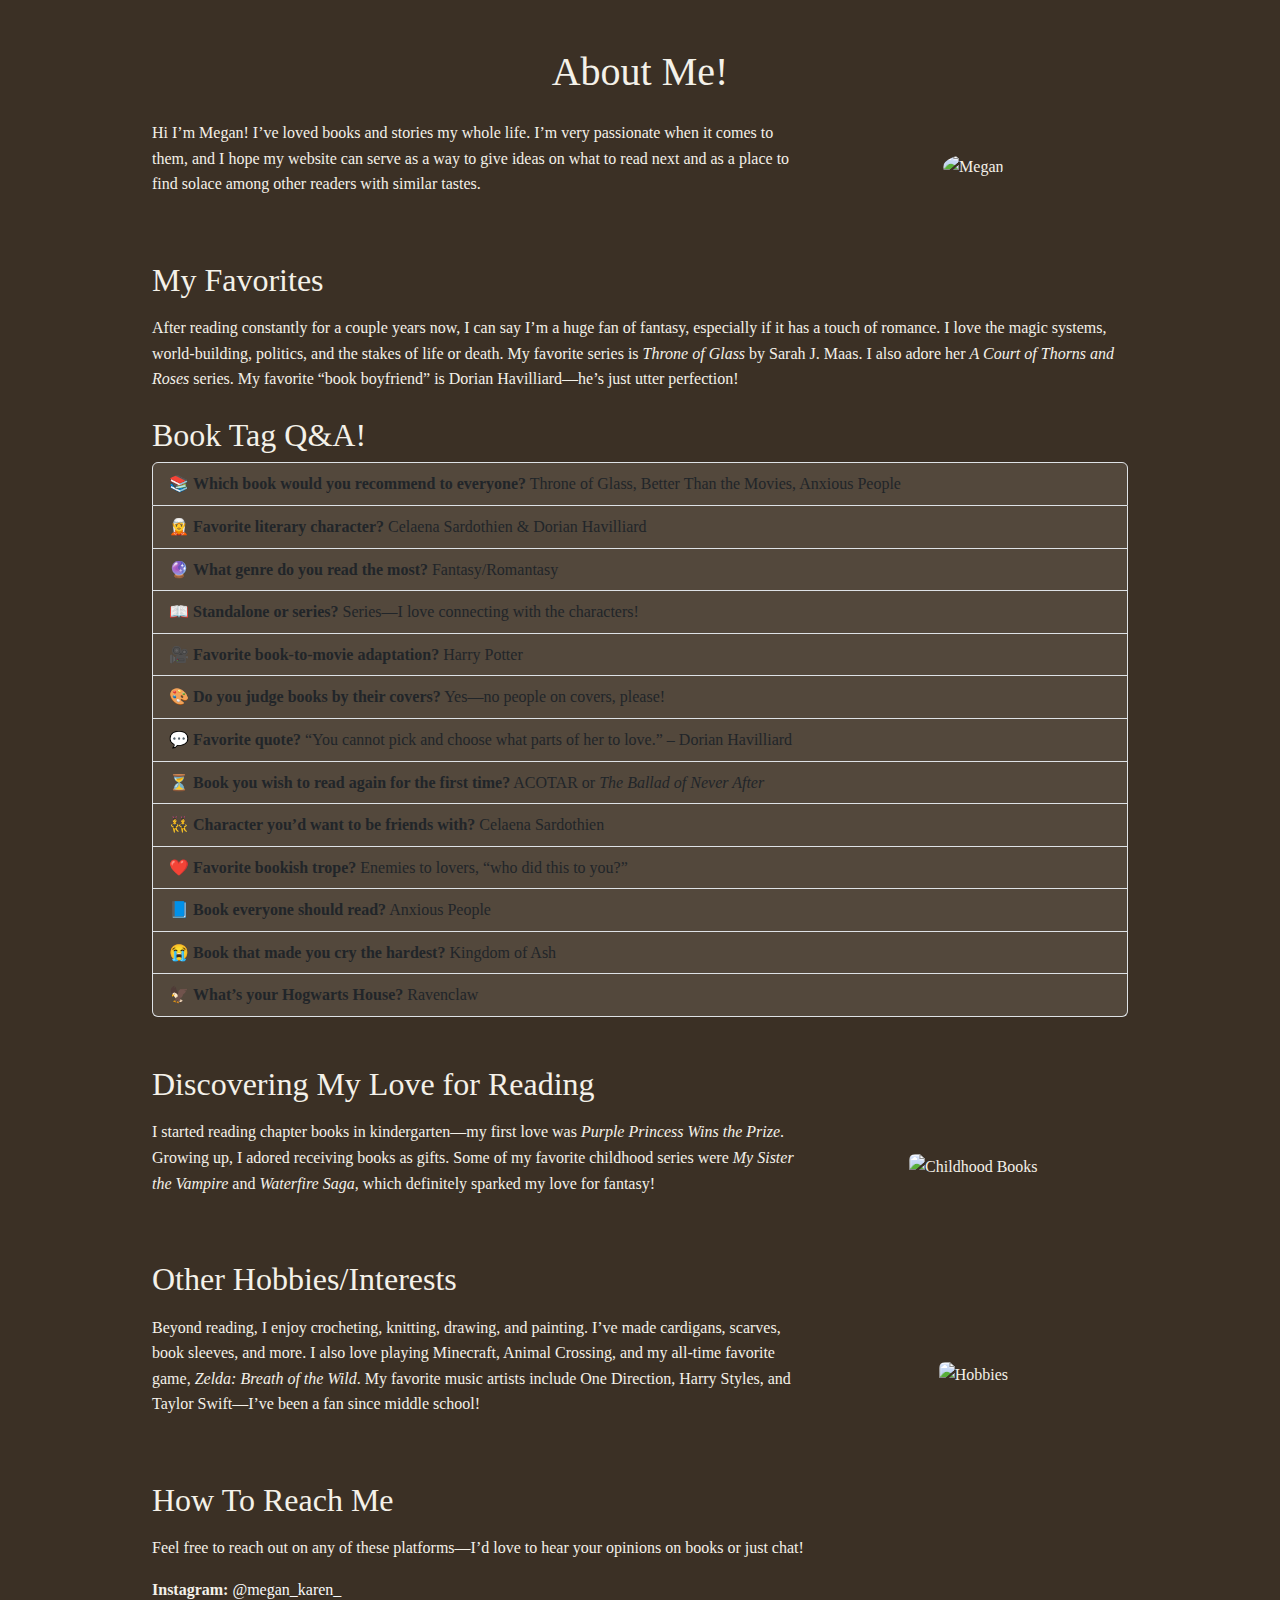
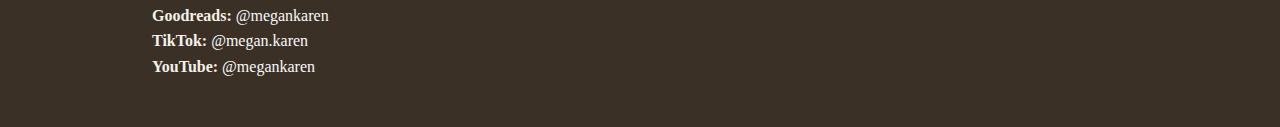
==== about.html @ 8e4ba43b "feat: about me" ====
<!DOCTYPE html>
<html lang="en">
<head>
    <meta charset="UTF-8">
    <meta name="viewport" content="width=device-width, initial-scale=1.0">
    <title>About Me - Megan's Reading Corner</title>
    <link href="https://cdn.jsdelivr.net/npm/bootstrap@5.3.0/dist/css/bootstrap.min.css" rel="stylesheet">
    <link href="css/style.css" rel="stylesheet">
</head>
<body style="background-color: #3b3025; color: #f4f1e9; font-family: 'Georgia', serif;">
    <!-- Header -->
    <div data-include="partials/header.html"></div>

    <main class="container my-5" style="max-width: 80%;">
        <!-- About Me -->
        <h1 class="text-center mb-4">About Me!</h1>
        <div class="row align-items-center mb-5">
            <div class="col-md-8">
                <p>
                    Hi I’m Megan! I’ve loved books and stories my whole life. I’m very passionate when it comes to them,
                    and I hope my website can serve as a way to give ideas on what to read next and as a place to find
                    solace among other readers with similar tastes.
                </p>
            </div>
            <div class="col-md-4 text-center">
                <img src="https://i.pinimg.com/736x/b3/8d/6e/b38d6e17ed6df476baeeab86e5d71e19.jpg"
                     alt="Megan" class="img-fluid rounded-circle" style="max-width: 200px;">
            </div>
        </div>

        <!-- Favorites -->
        <h2 class="mb-3">My Favorites</h2>
        <p>
            After reading constantly for a couple years now, I can say I’m a huge fan of fantasy, especially if it has a touch of romance.
            I love the magic systems, world-building, politics, and the stakes of life or death. My favorite series is
            <em>Throne of Glass</em> by Sarah J. Maas. I also adore her <em>A Court of Thorns and Roses</em> series.
            My favorite “book boyfriend” is Dorian Havilliard—he’s just utter perfection!
        </p>

        <!-- Q&A Section -->
        <h2 class="mt-4">Book Tag Q&A!</h2>
        <ul class="list-group mb-5" style="background-color: #53483c; color: #f4f1e9;">
            <li class="list-group-item bg-transparent">📚 <strong>Which book would you recommend to everyone?</strong> Throne of Glass, Better Than the Movies, Anxious People</li>
            <li class="list-group-item bg-transparent">🧝 <strong>Favorite literary character?</strong> Celaena Sardothien & Dorian Havilliard</li>
            <li class="list-group-item bg-transparent">🔮 <strong>What genre do you read the most?</strong> Fantasy/Romantasy</li>
            <li class="list-group-item bg-transparent">📖 <strong>Standalone or series?</strong> Series—I love connecting with the characters!</li>
            <li class="list-group-item bg-transparent">🎥 <strong>Favorite book-to-movie adaptation?</strong> Harry Potter</li>
            <li class="list-group-item bg-transparent">🎨 <strong>Do you judge books by their covers?</strong> Yes—no people on covers, please!</li>
            <li class="list-group-item bg-transparent">💬 <strong>Favorite quote?</strong> “You cannot pick and choose what parts of her to love.” – Dorian Havilliard</li>
            <li class="list-group-item bg-transparent">⏳ <strong>Book you wish to read again for the first time?</strong> ACOTAR or <em>The Ballad of Never After</em></li>
            <li class="list-group-item bg-transparent">👯‍♀️ <strong>Character you’d want to be friends with?</strong> Celaena Sardothien</li>
            <li class="list-group-item bg-transparent">❤️ <strong>Favorite bookish trope?</strong> Enemies to lovers, “who did this to you?”</li>
            <li class="list-group-item bg-transparent">📘 <strong>Book everyone should read?</strong> Anxious People</li>
            <li class="list-group-item bg-transparent">😭 <strong>Book that made you cry the hardest?</strong> Kingdom of Ash</li>
            <li class="list-group-item bg-transparent">🦅 <strong>What’s your Hogwarts House?</strong> Ravenclaw</li>
        </ul>

        <!-- Discovering Reading -->
        <h2 class="mb-3">Discovering My Love for Reading</h2>
        <div class="row align-items-center mb-5">
            <div class="col-md-8">
                <p>
                    I started reading chapter books in kindergarten—my first love was <em>Purple Princess Wins the Prize</em>.
                    Growing up, I adored receiving books as gifts. Some of my favorite childhood series were
                    <em>My Sister the Vampire</em> and <em>Waterfire Saga</em>, which definitely sparked my love for fantasy!
                </p>
            </div>
            <div class="col-md-4 text-center">
                <img src="https://m.media-amazon.com/images/I/71ClkrbT0gL._AC_UF894,1000_QL80_.jpg"
                     alt="Childhood Books" class="img-fluid rounded" style="max-width: 200px;">
            </div>
        </div>

        <!-- Other Hobbies -->
        <h2 class="mb-3">Other Hobbies/Interests</h2>
        <div class="row align-items-center mb-5">
            <div class="col-md-8">
                <p>
                    Beyond reading, I enjoy crocheting, knitting, drawing, and painting. I’ve made cardigans, scarves, book sleeves, and more.
                    I also love playing Minecraft, Animal Crossing, and my all-time favorite game, <em>Zelda: Breath of the Wild</em>.
                    My favorite music artists include One Direction, Harry Styles, and Taylor Swift—I’ve been a fan since middle school!
                </p>
            </div>
            <div class="col-md-4 text-center">
                <img src="https://i.pinimg.com/736x/53/5d/58/535d58cf995c83a6a41963abd50db4a4.jpg"
                     alt="Hobbies" class="img-fluid rounded" style="max-width: 200px;">
            </div>
        </div>

        <!-- Contact -->
        <h2 class="mb-3">How To Reach Me</h2>
        <p>
            Feel free to reach out on any of these platforms—I’d love to hear your opinions on books or just chat!
        </p>
        <ul class="list-unstyled">
            <li><strong>Instagram:</strong> <a href="https://www.instagram.com/megan_karen_/" class="text-decoration-none text-light">@megan_karen_</a></li>
            <li><strong>Goodreads:</strong> <a href="https://www.goodreads.com/megankaren" class="text-decoration-none text-light">@megankaren</a></li>
            <li><strong>TikTok:</strong> <a href="https://www.tiktok.com/@megan.karen" class="text-decoration-none text-light">@megan.karen</a></li>
            <li><strong>YouTube:</strong> <a href="https://www.youtube.com/@megankaren" class="text-decoration-none text-light">@megankaren</a></li>
        </ul>
    </main>

    <!-- Footer -->
    <div data-include="partials/footer.html"></div>
    <script src="https://cdn.jsdelivr.net/npm/bootstrap@5.3.0/dist/js/bootstrap.bundle.min.js"></script>
</body>
</html>
---- css/style.css ----
body {
    font-family: 'Georgia', serif;
    background-color: #3b3025; /* Warm brown background */
    color: #f4f1e9; /* Creamy text color for readability */
    margin: 0;
    padding: 0;
    line-height: 1.6;
}

/* Header */
header {
    background-color: #2e2a24; /* Darker brown for contrast */
    color: #d5c1a3; /* Muted golden text */
    padding: 1.5rem 0;
    text-align: center;
    border-bottom: 3px solid #6a5e4e; /* Subtle border for separation */
}

header h1 {
    font-size: 2.5rem;
    margin: 0;
    text-transform: uppercase;
}

header p {
    font-style: italic;
    margin-top: 0.5rem;
}

/* Navigation */
nav {
    background-color: #4c4031; /* Greenish-brown tone */
    padding: 0.5rem 0;
}

nav ul {
    list-style: none;
    margin: 0;
    padding: 0;
    display: flex;
    justify-content: center;
    gap: 1.5rem;
}

nav a {
    text-decoration: none;
    color: #f4f1e9;
    font-weight: bold;
    transition: color 0.3s;
    padding: 0.5rem; /* Added padding for spacing */
}

nav a:hover {
    color: #d5c1a3; /* Golden hover effect */
}

/* Main Content */
.container {
    max-width: 900px;
    margin: 2rem auto;
    padding: 0 1.5rem;
}

.welcome {
    text-align: center;
    margin-bottom: 2rem;
    background-color: #53483c; /* Warm brown block */
    padding: 1.5rem;
    border-radius: 8px;
    box-shadow: 0 4px 6px rgba(0, 0, 0, 0.2);
}

.welcome h2 {
    margin: 0;
    color: #c2b09b;
}

.welcome p {
    margin-top: 0.5rem;
}

.image-space {
    border-radius: 8px;
    margin-bottom: 2rem;
    overflow: hidden; /* Keeps rounded edges for images */
    box-shadow: 0 4px 6px rgba(0, 0, 0, 0.3); /* Adds a subtle shadow */
}

.image-space img {
    width: 100%;
    max-width: 100%;
    height: auto;
    display: block; /* Ensures the image stretches fully */
}

hr {
    border: 1px solid #d5c1a3; /* Adds a golden line under the image */
    margin: 2rem 0;
}

/* New bar between sections */
.section-divider {
    border: 1px solid #d5c1a3; /* Golden color */
    margin: 2rem 0; /* Adds space around the bar */
}

/* Current Read Section */
.current-read-heading {
    font-size: 2rem;
    font-weight: bold;
    color: #d5c1a3; /* Golden color for the heading */
    margin-bottom: 1rem; /* Adds space below the heading */
    text-align: center; /* Centers the heading */
}

.current-read {
    display: flex;
    align-items: flex-start;
    background-color: #53483c;
    padding: 1rem;
    border-radius: 10px;
    box-shadow: 0 4px 6px rgba(0, 0, 0, 0.3);
    margin-top: 2rem; /* Adds space above the section */
}

.current-read img {
    width: 220px; /* Increased size of the book cover */
    height: auto;
    margin-right: 1.5rem; /* Increased space between image and text */
    border: 5px solid #d5c1a3; /* Adds a golden border around the image */
    border-radius: 10px; /* Rounded corners for the image */
}

.current-read .text {
    color: #c2b09b;
}

.current-read .text p {
    margin-bottom: 0.8rem; /* Adds spacing between paragraphs */
    font-size: 1rem; /* Adjusts font size for readability */
}

.current-read .text em {
    font-style: italic; /* Italicizes book titles and series names */
}

.current-read .text strong {
    font-weight: bold; /* Emphasizes headings */
}

/* Video Section */
.video-section {
    display: flex;
    justify-content: space-between;
    align-items: center;
    margin-bottom: 2rem;
}

.video-description {
    background-color: #53483c;
    padding: 1.5rem;
    border-radius: 10px;
    box-shadow: 0 4px 6px rgba(0, 0, 0, 0.3);
    color: #c2b09b;
    flex-basis: 55%; /* Increased to make the text larger */
    text-align: center;
    font-size: 2rem; /* Increased font size */
    font-weight: bold;
    font-style: italic;
    margin-right: 2rem; /* Adds space between the text and the video */
}

.video-description::after {
    content: " →"; /* Adds an arrow after the text */
    font-size: 2.5rem; /* Bigger arrow */
    display: inline-block;
    margin-left: 0.5rem;
}

.video-link iframe {
    flex-basis: 40%;
    width: 400px; /* Adjusted video size */
    height: 600px; /* Adjusted video size */
    border: 5px solid #6a5e4e; /* Adds an aesthetic border */
    border-radius: 10px; /* Rounded corners for the video */
}

footer {
    text-align: center;
    padding: 1rem;
    background-color: #2e2a24;
    color: #d5c1a3;
    margin-top: 2rem;
    border-top: 3px solid #6a5e4e; /* Adds border to footer */
}

footer p {
    margin: 0;
}
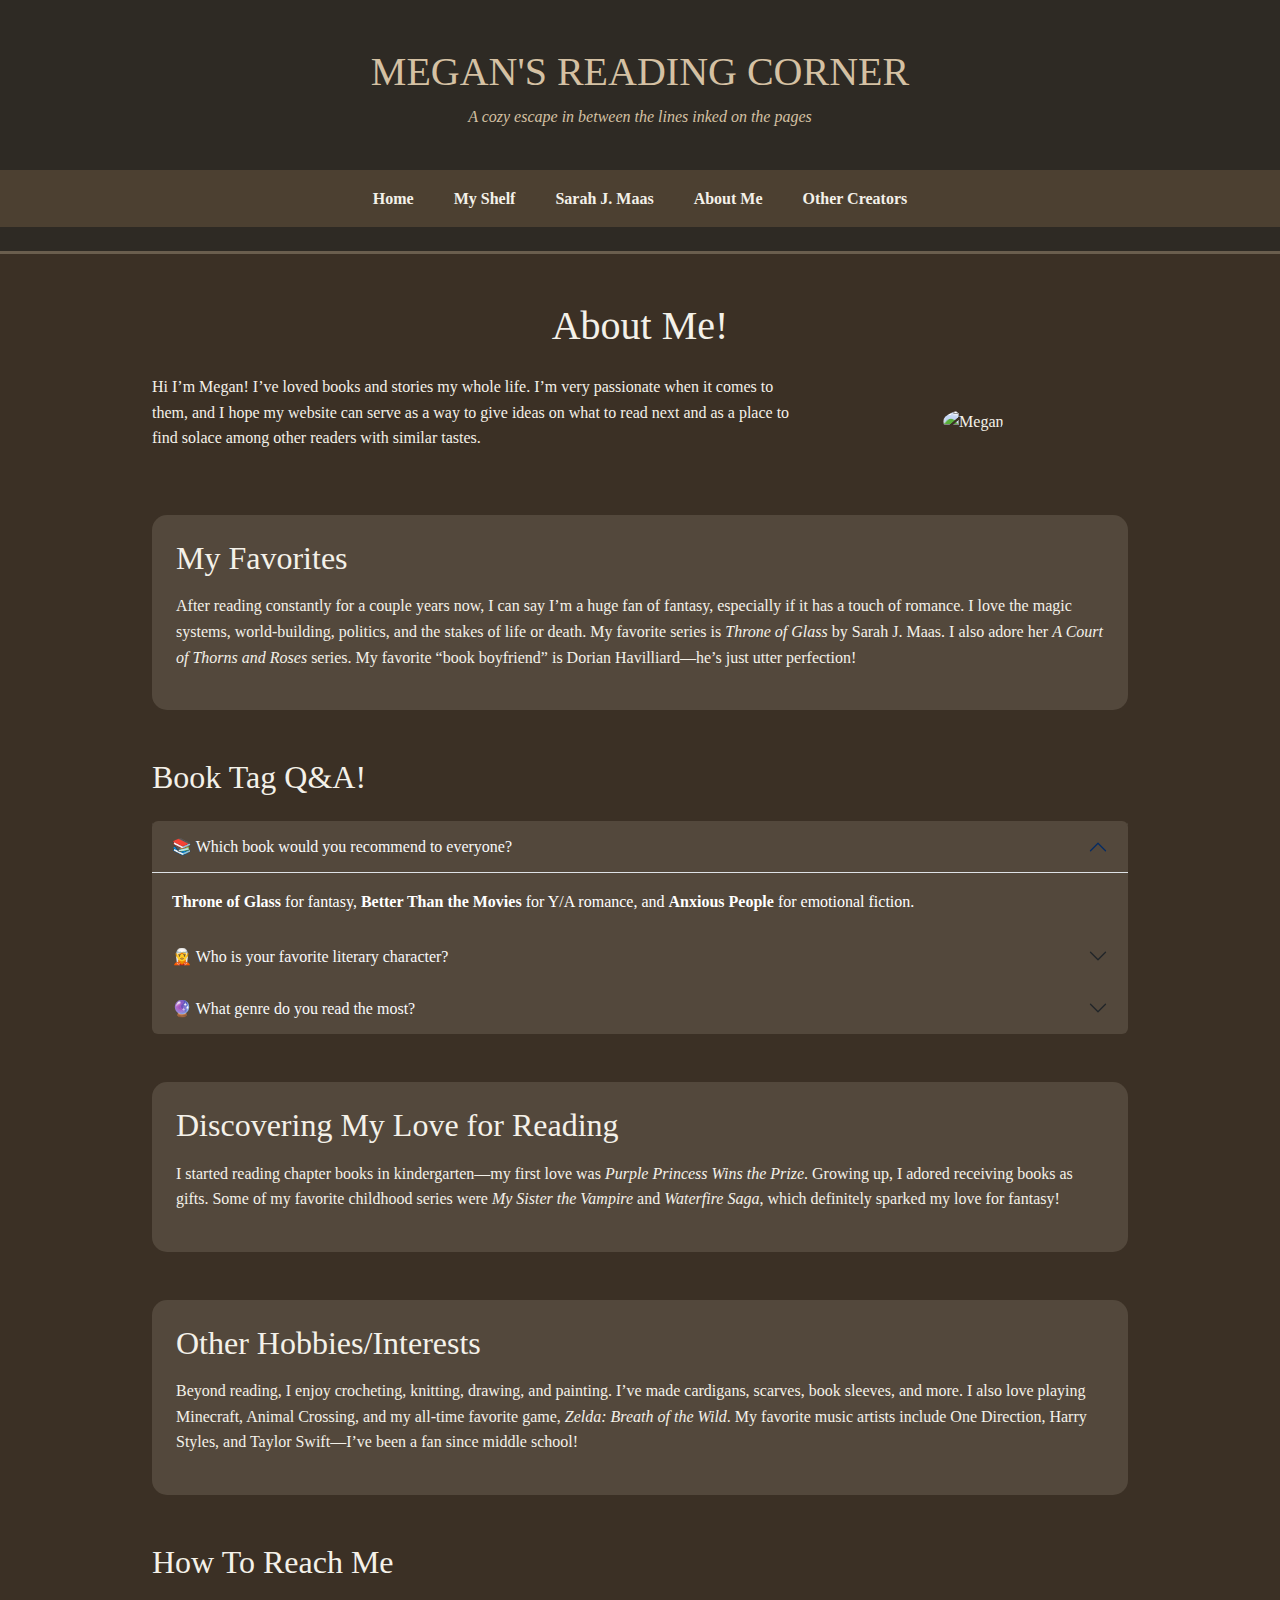
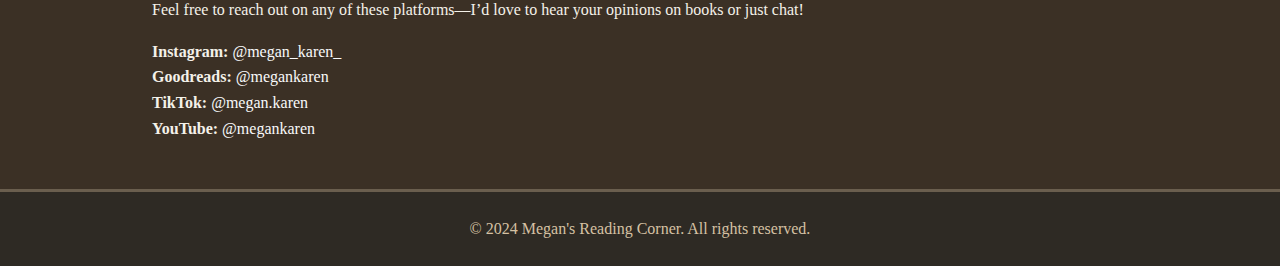
==== commit 8ee03fc0: "mass page fix about me" ====
--- a/about.html
+++ b/about.html
@@ -6,6 +6,7 @@
     <title>About Me - Megan's Reading Corner</title>
     <link href="https://cdn.jsdelivr.net/npm/bootstrap@5.3.0/dist/css/bootstrap.min.css" rel="stylesheet">
     <link href="css/style.css" rel="stylesheet">
+    <script src="js/include.js" defer></script>
 </head>
 <body style="background-color: #3b3025; color: #f4f1e9; font-family: 'Georgia', serif;">
     <!-- Header -->
@@ -29,62 +30,79 @@
         </div>
 
         <!-- Favorites -->
-        <h2 class="mb-3">My Favorites</h2>
-        <p>
-            After reading constantly for a couple years now, I can say I’m a huge fan of fantasy, especially if it has a touch of romance.
-            I love the magic systems, world-building, politics, and the stakes of life or death. My favorite series is
-            <em>Throne of Glass</em> by Sarah J. Maas. I also adore her <em>A Court of Thorns and Roses</em> series.
-            My favorite “book boyfriend” is Dorian Havilliard—he’s just utter perfection!
-        </p>
+        <div class="p-4 mb-5" style="background-color: #53483c; border-radius: 15px;">
+            <h2 class="mb-3">My Favorites</h2>
+            <p>
+                After reading constantly for a couple years now, I can say I’m a huge fan of fantasy, especially if it has a touch of romance.
+                I love the magic systems, world-building, politics, and the stakes of life or death. My favorite series is
+                <em>Throne of Glass</em> by Sarah J. Maas. I also adore her <em>A Court of Thorns and Roses</em> series.
+                My favorite “book boyfriend” is Dorian Havilliard—he’s just utter perfection!
+            </p>
+        </div>
 
-        <!-- Q&A Section -->
-        <h2 class="mt-4">Book Tag Q&A!</h2>
-        <ul class="list-group mb-5" style="background-color: #53483c; color: #f4f1e9;">
-            <li class="list-group-item bg-transparent">📚 <strong>Which book would you recommend to everyone?</strong> Throne of Glass, Better Than the Movies, Anxious People</li>
-            <li class="list-group-item bg-transparent">🧝 <strong>Favorite literary character?</strong> Celaena Sardothien & Dorian Havilliard</li>
-            <li class="list-group-item bg-transparent">🔮 <strong>What genre do you read the most?</strong> Fantasy/Romantasy</li>
-            <li class="list-group-item bg-transparent">📖 <strong>Standalone or series?</strong> Series—I love connecting with the characters!</li>
-            <li class="list-group-item bg-transparent">🎥 <strong>Favorite book-to-movie adaptation?</strong> Harry Potter</li>
-            <li class="list-group-item bg-transparent">🎨 <strong>Do you judge books by their covers?</strong> Yes—no people on covers, please!</li>
-            <li class="list-group-item bg-transparent">💬 <strong>Favorite quote?</strong> “You cannot pick and choose what parts of her to love.” – Dorian Havilliard</li>
-            <li class="list-group-item bg-transparent">⏳ <strong>Book you wish to read again for the first time?</strong> ACOTAR or <em>The Ballad of Never After</em></li>
-            <li class="list-group-item bg-transparent">👯‍♀️ <strong>Character you’d want to be friends with?</strong> Celaena Sardothien</li>
-            <li class="list-group-item bg-transparent">❤️ <strong>Favorite bookish trope?</strong> Enemies to lovers, “who did this to you?”</li>
-            <li class="list-group-item bg-transparent">📘 <strong>Book everyone should read?</strong> Anxious People</li>
-            <li class="list-group-item bg-transparent">😭 <strong>Book that made you cry the hardest?</strong> Kingdom of Ash</li>
-            <li class="list-group-item bg-transparent">🦅 <strong>What’s your Hogwarts House?</strong> Ravenclaw</li>
-        </ul>
+        <!-- Q&A Accordion -->
+        <h2 class="mb-4">Book Tag Q&A!</h2>
+        <div class="accordion mb-5" id="qaAccordion">
+            <!-- Question 1 -->
+            <div class="accordion-item" style="background-color: #53483c; border: none;">
+                <h2 class="accordion-header" id="q1">
+                    <button class="accordion-button text-light bg-transparent" type="button" data-bs-toggle="collapse" data-bs-target="#a1" aria-expanded="true" aria-controls="a1">
+                        📚 Which book would you recommend to everyone?
+                    </button>
+                </h2>
+                <div id="a1" class="accordion-collapse collapse show" aria-labelledby="q1" data-bs-parent="#qaAccordion">
+                    <div class="accordion-body text-white">
+                        <strong>Throne of Glass</strong> for fantasy, <strong>Better Than the Movies</strong> for Y/A romance, and <strong>Anxious People</strong> for emotional fiction.
+                    </div>
+                </div>
+            </div>
+            <!-- Question 2 -->
+            <div class="accordion-item" style="background-color: #53483c; border: none;">
+                <h2 class="accordion-header" id="q2">
+                    <button class="accordion-button collapsed text-light bg-transparent" type="button" data-bs-toggle="collapse" data-bs-target="#a2" aria-expanded="false" aria-controls="a2">
+                        🧝 Who is your favorite literary character?
+                    </button>
+                </h2>
+                <div id="a2" class="accordion-collapse collapse" aria-labelledby="q2" data-bs-parent="#qaAccordion">
+                    <div class="accordion-body text-white">
+                        Celaena Sardothien and Dorian Havilliard from <em>Throne of Glass</em>.
+                    </div>
+                </div>
+            </div>
+            <!-- Add additional questions following the same format -->
+            <div class="accordion-item" style="background-color: #53483c; border: none;">
+                <h2 class="accordion-header" id="q3">
+                    <button class="accordion-button collapsed text-light bg-transparent" type="button" data-bs-toggle="collapse" data-bs-target="#a3" aria-expanded="false" aria-controls="a3">
+                        🔮 What genre do you read the most?
+                    </button>
+                </h2>
+                <div id="a3" class="accordion-collapse collapse" aria-labelledby="q3" data-bs-parent="#qaAccordion">
+                    <div class="accordion-body text-white">
+                        Fantasy/Romantasy.
+                    </div>
+                </div>
+            </div>
+            <!-- Repeat for other Q&A items -->
+        </div>
 
         <!-- Discovering Reading -->
-        <h2 class="mb-3">Discovering My Love for Reading</h2>
-        <div class="row align-items-center mb-5">
-            <div class="col-md-8">
-                <p>
-                    I started reading chapter books in kindergarten—my first love was <em>Purple Princess Wins the Prize</em>.
-                    Growing up, I adored receiving books as gifts. Some of my favorite childhood series were
-                    <em>My Sister the Vampire</em> and <em>Waterfire Saga</em>, which definitely sparked my love for fantasy!
-                </p>
-            </div>
-            <div class="col-md-4 text-center">
-                <img src="https://m.media-amazon.com/images/I/71ClkrbT0gL._AC_UF894,1000_QL80_.jpg"
-                     alt="Childhood Books" class="img-fluid rounded" style="max-width: 200px;">
-            </div>
+        <div class="p-4 mb-5" style="background-color: #53483c; border-radius: 15px;">
+            <h2 class="mb-3">Discovering My Love for Reading</h2>
+            <p>
+                I started reading chapter books in kindergarten—my first love was <em>Purple Princess Wins the Prize</em>.
+                Growing up, I adored receiving books as gifts. Some of my favorite childhood series were
+                <em>My Sister the Vampire</em> and <em>Waterfire Saga</em>, which definitely sparked my love for fantasy!
+            </p>
         </div>
 
         <!-- Other Hobbies -->
-        <h2 class="mb-3">Other Hobbies/Interests</h2>
-        <div class="row align-items-center mb-5">
-            <div class="col-md-8">
-                <p>
-                    Beyond reading, I enjoy crocheting, knitting, drawing, and painting. I’ve made cardigans, scarves, book sleeves, and more.
-                    I also love playing Minecraft, Animal Crossing, and my all-time favorite game, <em>Zelda: Breath of the Wild</em>.
-                    My favorite music artists include One Direction, Harry Styles, and Taylor Swift—I’ve been a fan since middle school!
-                </p>
-            </div>
-            <div class="col-md-4 text-center">
-                <img src="https://i.pinimg.com/736x/53/5d/58/535d58cf995c83a6a41963abd50db4a4.jpg"
-                     alt="Hobbies" class="img-fluid rounded" style="max-width: 200px;">
-            </div>
+        <div class="p-4 mb-5" style="background-color: #53483c; border-radius: 15px;">
+            <h2 class="mb-3">Other Hobbies/Interests</h2>
+            <p>
+                Beyond reading, I enjoy crocheting, knitting, drawing, and painting. I’ve made cardigans, scarves, book sleeves, and more.
+                I also love playing Minecraft, Animal Crossing, and my all-time favorite game, <em>Zelda: Breath of the Wild</em>.
+                My favorite music artists include One Direction, Harry Styles, and Taylor Swift—I’ve been a fan since middle school!
+            </p>
         </div>
 
         <!-- Contact -->
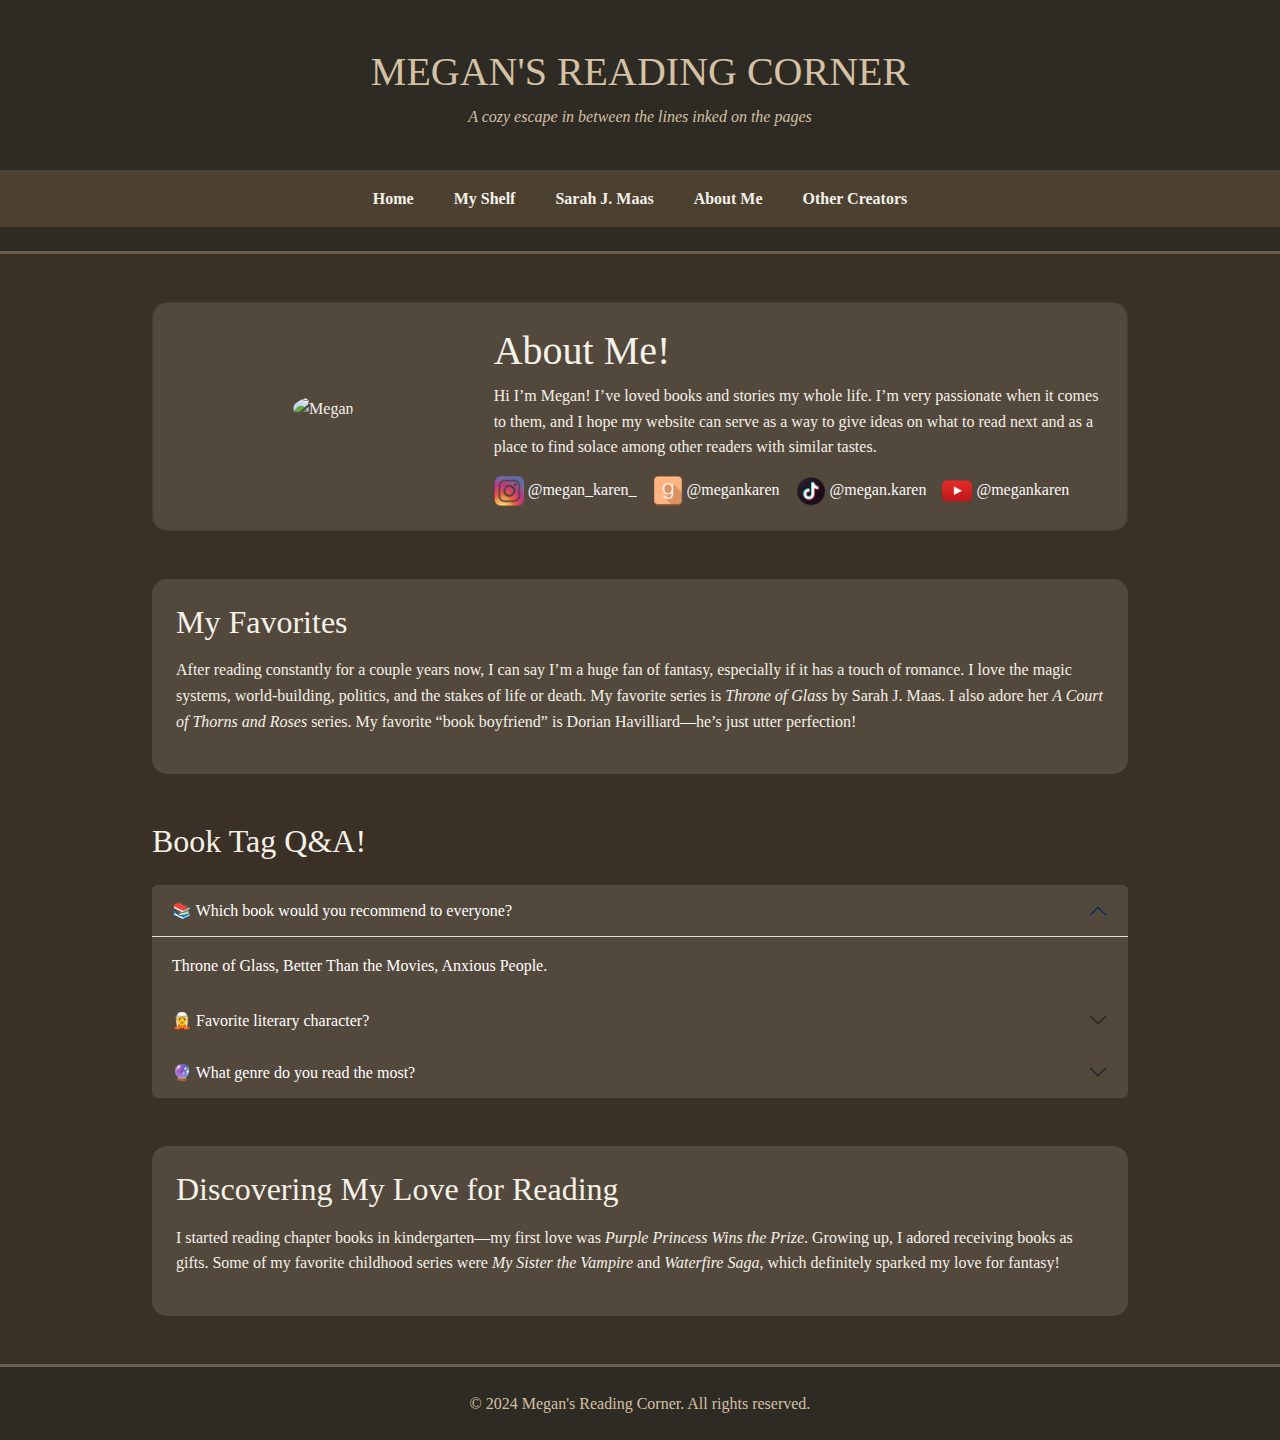
==== commit d49e18da: "pls work" ====
--- a/about.html
+++ b/about.html
@@ -13,19 +13,35 @@
     <div data-include="partials/header.html"></div>
 
     <main class="container my-5" style="max-width: 80%;">
-        <!-- About Me -->
-        <h1 class="text-center mb-4">About Me!</h1>
-        <div class="row align-items-center mb-5">
-            <div class="col-md-8">
-                <p>
-                    Hi I’m Megan! I’ve loved books and stories my whole life. I’m very passionate when it comes to them,
-                    and I hope my website can serve as a way to give ideas on what to read next and as a place to find
-                    solace among other readers with similar tastes.
-                </p>
-            </div>
-            <div class="col-md-4 text-center">
-                <img src="https://i.pinimg.com/736x/b3/8d/6e/b38d6e17ed6df476baeeab86e5d71e19.jpg"
-                     alt="Megan" class="img-fluid rounded-circle" style="max-width: 200px;">
+        <!-- Profile Card -->
+        <div class="card mb-5 p-4" style="background-color: #53483c; border-radius: 15px; color: #f4f1e9;">
+            <div class="row align-items-center">
+                <div class="col-md-4 text-center">
+                    <img src="https://i.pinimg.com/736x/b3/8d/6e/b38d6e17ed6df476baeeab86e5d71e19.jpg" alt="Megan" class="img-fluid rounded-circle mb-3" style="max-width: 150px;">
+                </div>
+                <div class="col-md-8">
+                    <h1 class="text-center text-md-start">About Me!</h1>
+                    <p>
+                        Hi I’m Megan! I’ve loved books and stories my whole life. I’m very passionate when it comes to them,
+                        and I hope my website can serve as a way to give ideas on what to read next and as a place to find
+                        solace among other readers with similar tastes.
+                    </p>
+                    <!-- Social Links -->
+                    <div class="d-flex justify-content-center justify-content-md-start gap-3 mt-3">
+                        <a href="https://www.instagram.com/megan_karen_/" target="_blank" class="text-light text-decoration-none">
+                            <img src="images/instagram-logo.png" alt="Instagram" style="width: 30px;"> @megan_karen_
+                        </a>
+                        <a href="https://www.goodreads.com/megankaren" target="_blank" class="text-light text-decoration-none">
+                            <img src="images/goodreads-logo.png" alt="Goodreads" style="width: 30px;"> @megankaren
+                        </a>
+                        <a href="https://www.tiktok.com/@megan.karen" target="_blank" class="text-light text-decoration-none">
+                            <img src="images/tiktok-logo.png" alt="TikTok" style="width: 30px;"> @megan.karen
+                        </a>
+                        <a href="https://www.youtube.com/@megankaren" target="_blank" class="text-light text-decoration-none">
+                            <img src="images/youtube-logo.png" alt="YouTube" style="width: 30px;"> @megankaren
+                        </a>
+                    </div>
+                </div>
             </div>
         </div>
 
@@ -43,36 +59,35 @@
         <!-- Q&A Accordion -->
         <h2 class="mb-4">Book Tag Q&A!</h2>
         <div class="accordion mb-5" id="qaAccordion">
-            <!-- Question 1 -->
+            <!-- Question Template -->
             <div class="accordion-item" style="background-color: #53483c; border: none;">
                 <h2 class="accordion-header" id="q1">
-                    <button class="accordion-button text-light bg-transparent" type="button" data-bs-toggle="collapse" data-bs-target="#a1" aria-expanded="true" aria-controls="a1">
+                    <button class="accordion-button text-white bg-transparent" type="button" data-bs-toggle="collapse" data-bs-target="#a1" aria-expanded="true" aria-controls="a1">
                         📚 Which book would you recommend to everyone?
                     </button>
                 </h2>
                 <div id="a1" class="accordion-collapse collapse show" aria-labelledby="q1" data-bs-parent="#qaAccordion">
                     <div class="accordion-body text-white">
-                        <strong>Throne of Glass</strong> for fantasy, <strong>Better Than the Movies</strong> for Y/A romance, and <strong>Anxious People</strong> for emotional fiction.
+                        Throne of Glass, Better Than the Movies, Anxious People.
                     </div>
                 </div>
             </div>
-            <!-- Question 2 -->
+            <!-- Repeat for other questions -->
             <div class="accordion-item" style="background-color: #53483c; border: none;">
                 <h2 class="accordion-header" id="q2">
-                    <button class="accordion-button collapsed text-light bg-transparent" type="button" data-bs-toggle="collapse" data-bs-target="#a2" aria-expanded="false" aria-controls="a2">
-                        🧝 Who is your favorite literary character?
+                    <button class="accordion-button text-white bg-transparent collapsed" type="button" data-bs-toggle="collapse" data-bs-target="#a2" aria-expanded="false" aria-controls="a2">
+                        🧝 Favorite literary character?
                     </button>
                 </h2>
                 <div id="a2" class="accordion-collapse collapse" aria-labelledby="q2" data-bs-parent="#qaAccordion">
                     <div class="accordion-body text-white">
-                        Celaena Sardothien and Dorian Havilliard from <em>Throne of Glass</em>.
+                        Celaena Sardothien & Dorian Havilliard from <em>Throne of Glass</em>.
                     </div>
                 </div>
             </div>
-            <!-- Add additional questions following the same format -->
             <div class="accordion-item" style="background-color: #53483c; border: none;">
                 <h2 class="accordion-header" id="q3">
-                    <button class="accordion-button collapsed text-light bg-transparent" type="button" data-bs-toggle="collapse" data-bs-target="#a3" aria-expanded="false" aria-controls="a3">
+                    <button class="accordion-button text-white bg-transparent collapsed" type="button" data-bs-toggle="collapse" data-bs-target="#a3" aria-expanded="false" aria-controls="a3">
                         🔮 What genre do you read the most?
                     </button>
                 </h2>
@@ -82,40 +97,17 @@
                     </div>
                 </div>
             </div>
-            <!-- Repeat for other Q&A items -->
+            <!-- Add more questions similarly -->
         </div>
 
         <!-- Discovering Reading -->
         <div class="p-4 mb-5" style="background-color: #53483c; border-radius: 15px;">
             <h2 class="mb-3">Discovering My Love for Reading</h2>
             <p>
-                I started reading chapter books in kindergarten—my first love was <em>Purple Princess Wins the Prize</em>.
-                Growing up, I adored receiving books as gifts. Some of my favorite childhood series were
+                I started reading chapter books in kindergarten—my first love was <em>Purple Princess Wins the Prize</em>. Growing up, I adored receiving books as gifts. Some of my favorite childhood series were
                 <em>My Sister the Vampire</em> and <em>Waterfire Saga</em>, which definitely sparked my love for fantasy!
             </p>
         </div>
-
-        <!-- Other Hobbies -->
-        <div class="p-4 mb-5" style="background-color: #53483c; border-radius: 15px;">
-            <h2 class="mb-3">Other Hobbies/Interests</h2>
-            <p>
-                Beyond reading, I enjoy crocheting, knitting, drawing, and painting. I’ve made cardigans, scarves, book sleeves, and more.
-                I also love playing Minecraft, Animal Crossing, and my all-time favorite game, <em>Zelda: Breath of the Wild</em>.
-                My favorite music artists include One Direction, Harry Styles, and Taylor Swift—I’ve been a fan since middle school!
-            </p>
-        </div>
-
-        <!-- Contact -->
-        <h2 class="mb-3">How To Reach Me</h2>
-        <p>
-            Feel free to reach out on any of these platforms—I’d love to hear your opinions on books or just chat!
-        </p>
-        <ul class="list-unstyled">
-            <li><strong>Instagram:</strong> <a href="https://www.instagram.com/megan_karen_/" class="text-decoration-none text-light">@megan_karen_</a></li>
-            <li><strong>Goodreads:</strong> <a href="https://www.goodreads.com/megankaren" class="text-decoration-none text-light">@megankaren</a></li>
-            <li><strong>TikTok:</strong> <a href="https://www.tiktok.com/@megan.karen" class="text-decoration-none text-light">@megan.karen</a></li>
-            <li><strong>YouTube:</strong> <a href="https://www.youtube.com/@megankaren" class="text-decoration-none text-light">@megankaren</a></li>
-        </ul>
     </main>
 
     <!-- Footer -->
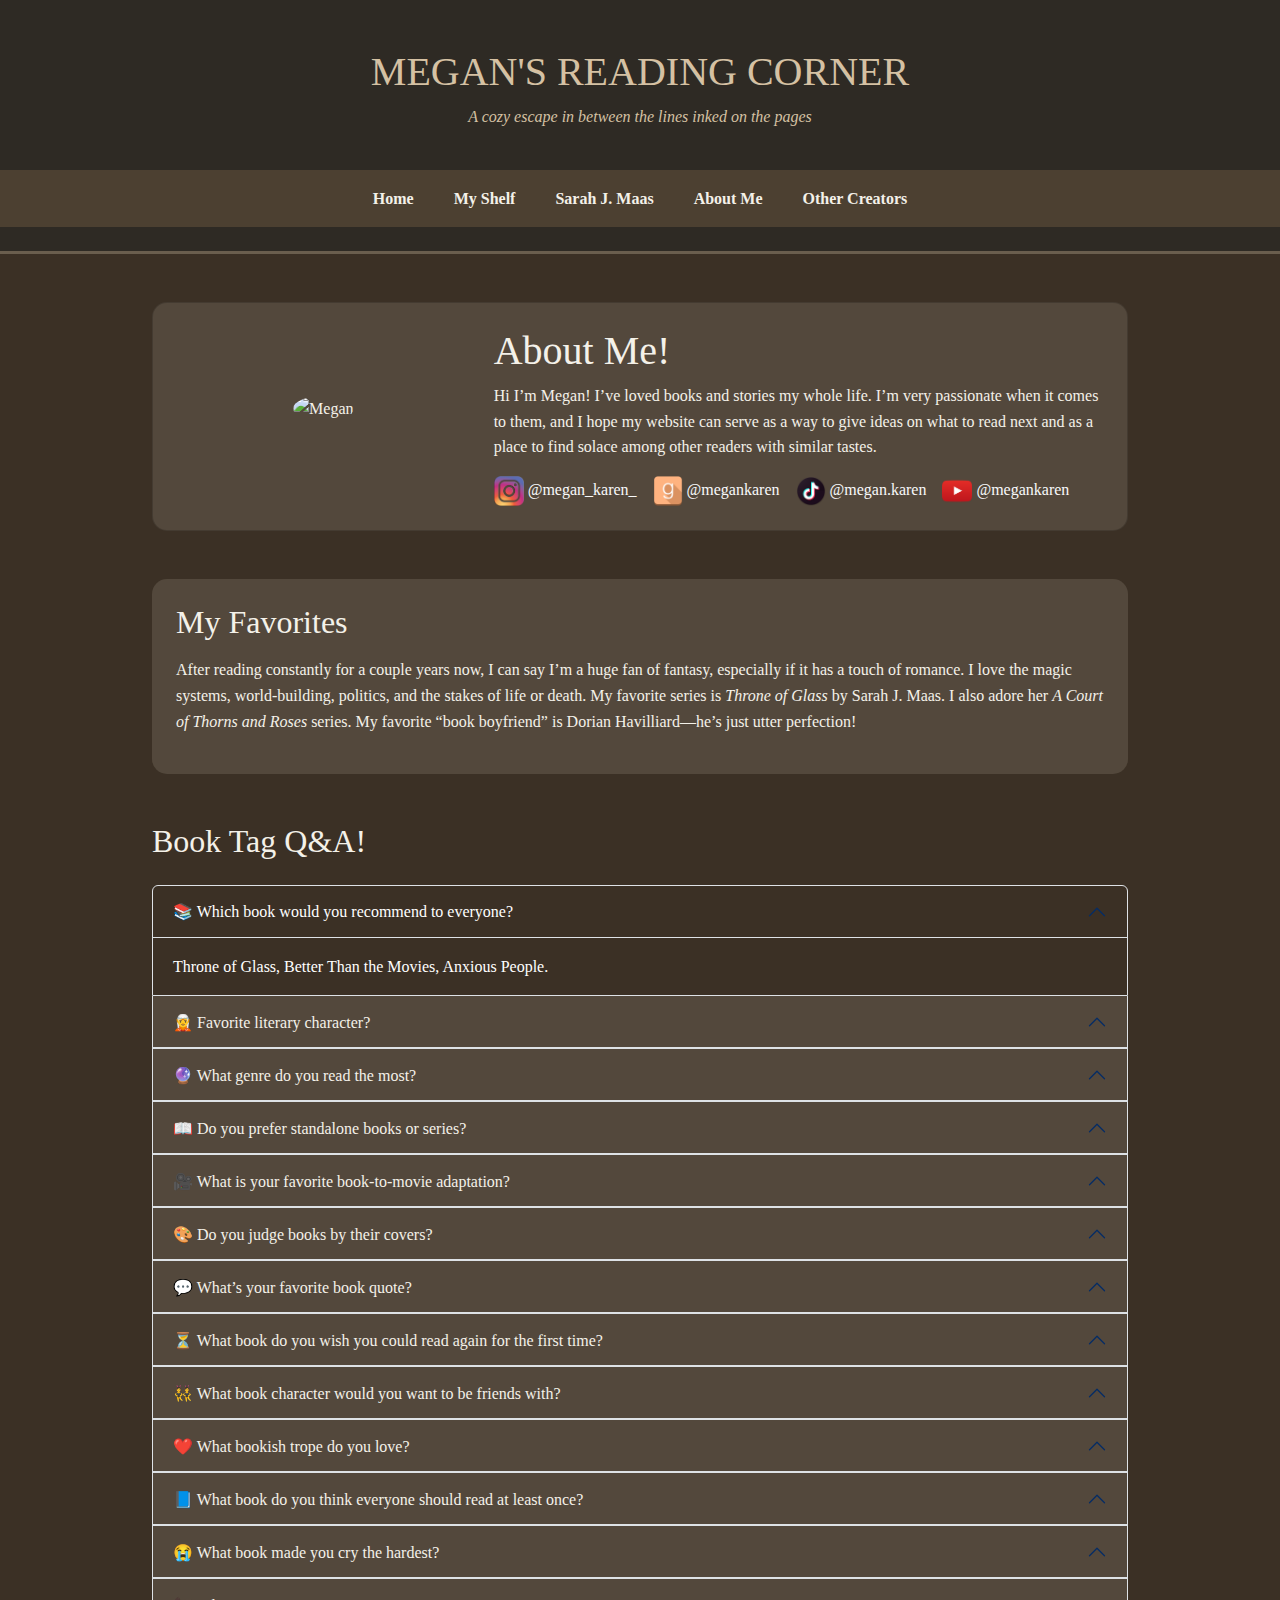
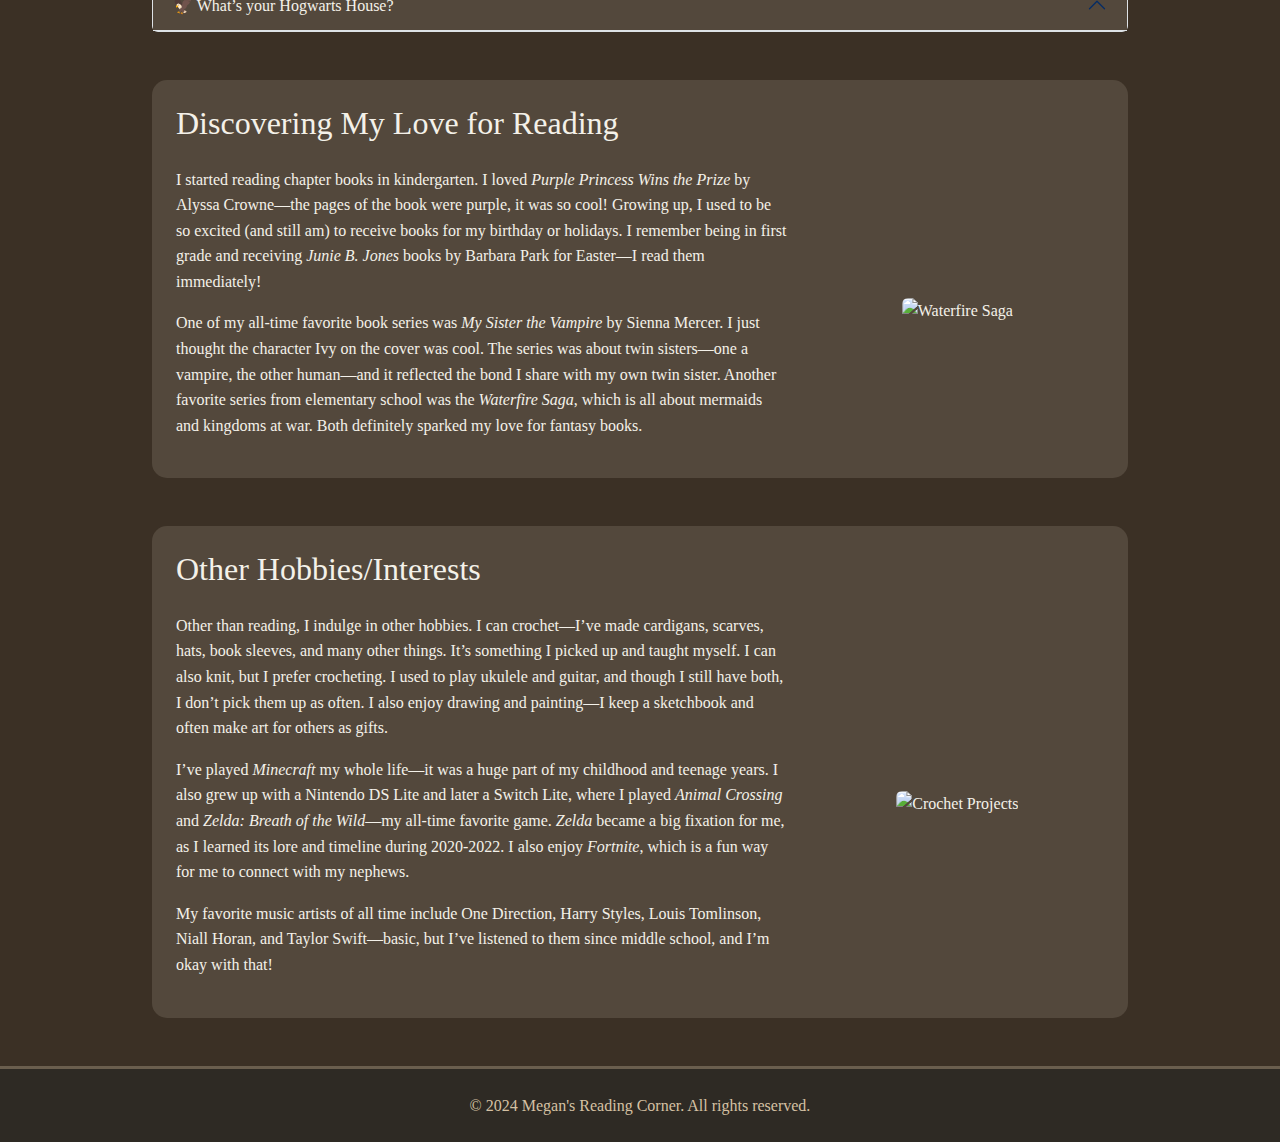
==== commit bd873ba1: "this" ====
--- a/about.html
+++ b/about.html
@@ -1,117 +1,388 @@
 <!DOCTYPE html>
 <html lang="en">
-<head>
-    <meta charset="UTF-8">
-    <meta name="viewport" content="width=device-width, initial-scale=1.0">
-    <title>About Me - Megan's Reading Corner</title>
-    <link href="https://cdn.jsdelivr.net/npm/bootstrap@5.3.0/dist/css/bootstrap.min.css" rel="stylesheet">
-    <link href="css/style.css" rel="stylesheet">
-    <script src="js/include.js" defer></script>
-</head>
-<body style="background-color: #3b3025; color: #f4f1e9; font-family: 'Georgia', serif;">
-    <!-- Header -->
-    <div data-include="partials/header.html"></div>
-
-    <main class="container my-5" style="max-width: 80%;">
-        <!-- Profile Card -->
-        <div class="card mb-5 p-4" style="background-color: #53483c; border-radius: 15px; color: #f4f1e9;">
-            <div class="row align-items-center">
-                <div class="col-md-4 text-center">
-                    <img src="https://i.pinimg.com/736x/b3/8d/6e/b38d6e17ed6df476baeeab86e5d71e19.jpg" alt="Megan" class="img-fluid rounded-circle mb-3" style="max-width: 150px;">
-                </div>
-                <div class="col-md-8">
-                    <h1 class="text-center text-md-start">About Me!</h1>
-                    <p>
-                        Hi I’m Megan! I’ve loved books and stories my whole life. I’m very passionate when it comes to them,
-                        and I hope my website can serve as a way to give ideas on what to read next and as a place to find
-                        solace among other readers with similar tastes.
-                    </p>
-                    <!-- Social Links -->
-                    <div class="d-flex justify-content-center justify-content-md-start gap-3 mt-3">
-                        <a href="https://www.instagram.com/megan_karen_/" target="_blank" class="text-light text-decoration-none">
-                            <img src="images/instagram-logo.png" alt="Instagram" style="width: 30px;"> @megan_karen_
-                        </a>
-                        <a href="https://www.goodreads.com/megankaren" target="_blank" class="text-light text-decoration-none">
-                            <img src="images/goodreads-logo.png" alt="Goodreads" style="width: 30px;"> @megankaren
-                        </a>
-                        <a href="https://www.tiktok.com/@megan.karen" target="_blank" class="text-light text-decoration-none">
-                            <img src="images/tiktok-logo.png" alt="TikTok" style="width: 30px;"> @megan.karen
-                        </a>
-                        <a href="https://www.youtube.com/@megankaren" target="_blank" class="text-light text-decoration-none">
-                            <img src="images/youtube-logo.png" alt="YouTube" style="width: 30px;"> @megankaren
-                        </a>
-                    </div>
-                </div>
-            </div>
-        </div>
-
-        <!-- Favorites -->
-        <div class="p-4 mb-5" style="background-color: #53483c; border-radius: 15px;">
-            <h2 class="mb-3">My Favorites</h2>
-            <p>
-                After reading constantly for a couple years now, I can say I’m a huge fan of fantasy, especially if it has a touch of romance.
-                I love the magic systems, world-building, politics, and the stakes of life or death. My favorite series is
-                <em>Throne of Glass</em> by Sarah J. Maas. I also adore her <em>A Court of Thorns and Roses</em> series.
-                My favorite “book boyfriend” is Dorian Havilliard—he’s just utter perfection!
-            </p>
-        </div>
-
-        <!-- Q&A Accordion -->
-        <h2 class="mb-4">Book Tag Q&A!</h2>
-        <div class="accordion mb-5" id="qaAccordion">
-            <!-- Question Template -->
-            <div class="accordion-item" style="background-color: #53483c; border: none;">
-                <h2 class="accordion-header" id="q1">
-                    <button class="accordion-button text-white bg-transparent" type="button" data-bs-toggle="collapse" data-bs-target="#a1" aria-expanded="true" aria-controls="a1">
-                        📚 Which book would you recommend to everyone?
-                    </button>
-                </h2>
-                <div id="a1" class="accordion-collapse collapse show" aria-labelledby="q1" data-bs-parent="#qaAccordion">
-                    <div class="accordion-body text-white">
-                        Throne of Glass, Better Than the Movies, Anxious People.
-                    </div>
-                </div>
-            </div>
-            <!-- Repeat for other questions -->
-            <div class="accordion-item" style="background-color: #53483c; border: none;">
-                <h2 class="accordion-header" id="q2">
-                    <button class="accordion-button text-white bg-transparent collapsed" type="button" data-bs-toggle="collapse" data-bs-target="#a2" aria-expanded="false" aria-controls="a2">
-                        🧝 Favorite literary character?
-                    </button>
-                </h2>
-                <div id="a2" class="accordion-collapse collapse" aria-labelledby="q2" data-bs-parent="#qaAccordion">
-                    <div class="accordion-body text-white">
-                        Celaena Sardothien & Dorian Havilliard from <em>Throne of Glass</em>.
-                    </div>
-                </div>
-            </div>
-            <div class="accordion-item" style="background-color: #53483c; border: none;">
-                <h2 class="accordion-header" id="q3">
-                    <button class="accordion-button text-white bg-transparent collapsed" type="button" data-bs-toggle="collapse" data-bs-target="#a3" aria-expanded="false" aria-controls="a3">
-                        🔮 What genre do you read the most?
-                    </button>
-                </h2>
-                <div id="a3" class="accordion-collapse collapse" aria-labelledby="q3" data-bs-parent="#qaAccordion">
-                    <div class="accordion-body text-white">
-                        Fantasy/Romantasy.
-                    </div>
-                </div>
-            </div>
-            <!-- Add more questions similarly -->
-        </div>
-
-        <!-- Discovering Reading -->
-        <div class="p-4 mb-5" style="background-color: #53483c; border-radius: 15px;">
-            <h2 class="mb-3">Discovering My Love for Reading</h2>
-            <p>
-                I started reading chapter books in kindergarten—my first love was <em>Purple Princess Wins the Prize</em>. Growing up, I adored receiving books as gifts. Some of my favorite childhood series were
-                <em>My Sister the Vampire</em> and <em>Waterfire Saga</em>, which definitely sparked my love for fantasy!
-            </p>
-        </div>
-    </main>
-
-    <!-- Footer -->
-    <div data-include="partials/footer.html"></div>
-    <script src="https://cdn.jsdelivr.net/npm/bootstrap@5.3.0/dist/js/bootstrap.bundle.min.js"></script>
-</body>
+	<head>
+		<meta charset="UTF-8" />
+		<meta name="viewport" content="width=device-width, initial-scale=1.0" />
+		<title>About Me - Megan's Reading Corner</title>
+		<link href="https://cdn.jsdelivr.net/npm/bootstrap@5.3.0/dist/css/bootstrap.min.css" rel="stylesheet" />
+		<link href="css/style.css" rel="stylesheet" />
+		<script src="js/include.js" defer></script>
+	</head>
+	<body style="background-color: #3b3025; color: #f4f1e9; font-family: 'Georgia', serif">
+		<!-- Header -->
+		<div data-include="partials/header.html"></div>
+
+		<main class="container my-5" style="max-width: 80%">
+			<!-- Profile Card -->
+			<div class="card mb-5 p-4" style="background-color: #53483c; border-radius: 15px; color: #f4f1e9">
+				<div class="row align-items-center">
+					<div class="col-md-4 text-center">
+						<img
+							src="https://i.pinimg.com/736x/b3/8d/6e/b38d6e17ed6df476baeeab86e5d71e19.jpg"
+							alt="Megan"
+							class="img-fluid rounded-circle mb-3"
+							style="max-width: 150px"
+						/>
+					</div>
+					<div class="col-md-8">
+						<h1 class="text-center text-md-start">About Me!</h1>
+						<p>
+							Hi I’m Megan! I’ve loved books and stories my whole life. I’m very passionate when it comes to them, and I hope my website can serve as
+							a way to give ideas on what to read next and as a place to find solace among other readers with similar tastes.
+						</p>
+						<!-- Social Links -->
+						<div class="d-flex justify-content-center justify-content-md-start gap-3 mt-3">
+							<a href="https://www.instagram.com/megan_karen_/" target="_blank" class="text-light text-decoration-none">
+								<img src="images/instagram-logo.png" alt="Instagram" style="width: 30px" /> @megan_karen_
+							</a>
+							<a href="https://www.goodreads.com/megankaren" target="_blank" class="text-light text-decoration-none">
+								<img src="images/goodreads-logo.png" alt="Goodreads" style="width: 30px" /> @megankaren
+							</a>
+							<a href="https://www.tiktok.com/@megan.karen" target="_blank" class="text-light text-decoration-none">
+								<img src="images/tiktok-logo.png" alt="TikTok" style="width: 30px" /> @megan.karen
+							</a>
+							<a href="https://www.youtube.com/@megankaren" target="_blank" class="text-light text-decoration-none">
+								<img src="images/youtube-logo.png" alt="YouTube" style="width: 30px" /> @megankaren
+							</a>
+						</div>
+					</div>
+				</div>
+			</div>
+
+			<!-- Favorites -->
+			<div class="p-4 mb-5" style="background-color: #53483c; border-radius: 15px">
+				<h2 class="mb-3">My Favorites</h2>
+				<p>
+					After reading constantly for a couple years now, I can say I’m a huge fan of fantasy, especially if it has a touch of romance. I love the
+					magic systems, world-building, politics, and the stakes of life or death. My favorite series is
+					<em>Throne of Glass</em> by Sarah J. Maas. I also adore her <em>A Court of Thorns and Roses</em> series. My favorite “book boyfriend” is
+					Dorian Havilliard—he’s just utter perfection!
+				</p>
+			</div>
+
+			<!-- Q&A Accordion -->
+			<h2 class="mb-4">Book Tag Q&A!</h2>
+			<div class="accordion mb-5" id="qaAccordion">
+				<!-- Question Template -->
+				<div class="accordion-item" style="background-color: #3b3025; color: #f4f1e9; font-family: 'Georgia', serif">
+					<h2 class="accordion-header" id="q1">
+						<button
+							class="accordion-button text-white bg-transparent"
+							type="button"
+							data-bs-toggle="collapse"
+							data-bs-target="#a1"
+							aria-expanded="true"
+							aria-controls="a1"
+						>
+							📚 Which book would you recommend to everyone?
+						</button>
+					</h2>
+					<div id="a1" class="accordion-collapse collapse show" aria-labelledby="q1" data-bs-parent="#qaAccordion">
+						<div class="accordion-body text-white">Throne of Glass, Better Than the Movies, Anxious People.</div>
+					</div>
+				</div>
+				<!-- Repeat for other questions -->
+				<div class="accordion-item" style="background-color: #3b3025; color: #f4f1e9; font-family: 'Georgia', serif">
+					<h2 class="accordion-header" id="q2">
+						<button
+							class="accordion-button"
+							style="background-color: #53483c; color: #f4f1e9; font-family: 'Georgia', serif"
+							type="button"
+							data-bs-toggle="collapse"
+							data-bs-target="#a2"
+							aria-expanded="true"
+							aria-controls="a2"
+						>
+							🧝 Favorite literary character?
+						</button>
+					</h2>
+					<div id="a2" class="accordion-collapse collapse" aria-labelledby="q2" data-bs-parent="#qaAccordion">
+						<div class="accordion-body text-white">Celaena Sardothien & Dorian Havilliard from <em>Throne of Glass</em>.</div>
+					</div>
+				</div>
+				<div class="accordion-item" style="background-color: #3b3025; color: #f4f1e9; font-family: 'Georgia', serif">
+					<h2 class="accordion-header" id="q3">
+						<button
+							class="accordion-button"
+							style="background-color: #53483c; color: #f4f1e9; font-family: 'Georgia', serif"
+							type="button"
+							data-bs-toggle="collapse"
+							data-bs-target="#a3"
+							aria-expanded="true"
+							aria-controls="a3"
+						>
+							🔮 What genre do you read the most?
+						</button>
+					</h2>
+					<div id="a3" class="accordion-collapse collapse" aria-labelledby="q3" data-bs-parent="#qaAccordion">
+						<div class="accordion-body text-white">Fantasy/Romantasy.</div>
+					</div>
+				</div>
+				<!-- Q4 -->
+				<div class="accordion-item" style="background-color: #3b3025; color: #f4f1e9; font-family: 'Georgia', serif">
+					<h2 class="accordion-header" id="q4">
+						<button
+							class="accordion-button"
+							style="background-color: #53483c; color: #f4f1e9; font-family: 'Georgia', serif"
+							type="button"
+							data-bs-toggle="collapse"
+							data-bs-target="#a4"
+							aria-expanded="true"
+							aria-controls="a4"
+						>
+							📖 Do you prefer standalone books or series?
+						</button>
+					</h2>
+					<div id="a4" class="accordion-collapse collapse" aria-labelledby="q4" data-bs-parent="#qaAccordion">
+						<div class="accordion-body text-white">Series—I love connecting with the characters!</div>
+					</div>
+				</div>
+
+				<!-- Q5 -->
+				<div class="accordion-item" style="background-color: #3b3025; color: #f4f1e9; font-family: 'Georgia', serif">
+					<h2 class="accordion-header" id="q5">
+						<button
+							class="accordion-button"
+							style="background-color: #53483c; color: #f4f1e9; font-family: 'Georgia', serif"
+							type="button"
+							data-bs-toggle="collapse"
+							data-bs-target="#a5"
+							aria-expanded="true"
+							aria-controls="a5"
+						>
+							🎥 What is your favorite book-to-movie adaptation?
+						</button>
+					</h2>
+					<div id="a5" class="accordion-collapse collapse" aria-labelledby="q5" data-bs-parent="#qaAccordion">
+						<div class="accordion-body text-white">Harry Potter—it’s nostalgic and cozy!</div>
+					</div>
+				</div>
+
+				<!-- Q6 -->
+				<div class="accordion-item" style="background-color: #3b3025; color: #f4f1e9; font-family: 'Georgia', serif">
+					<h2 class="accordion-header" id="q6">
+						<button
+							class="accordion-button"
+							style="background-color: #53483c; color: #f4f1e9; font-family: 'Georgia', serif"
+							type="button"
+							data-bs-toggle="collapse"
+							data-bs-target="#a6"
+							aria-expanded="true"
+							aria-controls="a6"
+						>
+							🎨 Do you judge books by their covers?
+						</button>
+					</h2>
+					<div id="a6" class="accordion-collapse collapse" aria-labelledby="q6" data-bs-parent="#qaAccordion">
+						<div class="accordion-body text-white">Yes—I cannot stand people on the cover!</div>
+					</div>
+				</div>
+
+				<!-- Q7 -->
+				<div class="accordion-item" style="background-color: #3b3025; color: #f4f1e9; font-family: 'Georgia', serif">
+					<h2 class="accordion-header" id="q7">
+						<button
+							class="accordion-button"
+							style="background-color: #53483c; color: #f4f1e9; font-family: 'Georgia', serif"
+							type="button"
+							data-bs-toggle="collapse"
+							data-bs-target="#a7"
+							aria-expanded="true"
+							aria-controls="a7"
+						>
+							💬 What’s your favorite book quote?
+						</button>
+					</h2>
+					<div id="a7" class="accordion-collapse collapse" aria-labelledby="q7" data-bs-parent="#qaAccordion">
+						<div class="accordion-body text-white">
+							“You cannot pick and choose what parts of her to love.” – Dorian Havilliard in <em>Heir of Fire</em>.
+						</div>
+					</div>
+				</div>
+
+				<!-- Q8 -->
+				<div class="accordion-item" style="background-color: #3b3025; color: #f4f1e9; font-family: 'Georgia', serif">
+					<h2 class="accordion-header" id="q8">
+						<button
+							class="accordion-button"
+							style="background-color: #53483c; color: #f4f1e9; font-family: 'Georgia', serif"
+							type="button"
+							data-bs-toggle="collapse"
+							data-bs-target="#a8"
+							aria-expanded="true"
+							aria-controls="a8"
+						>
+							⏳ What book do you wish you could read again for the first time?
+						</button>
+					</h2>
+					<div id="a8" class="accordion-collapse collapse" aria-labelledby="q8" data-bs-parent="#qaAccordion">
+						<div class="accordion-body text-white"><em>ACOTAR</em> or <em>The Ballad of Never After</em>.</div>
+					</div>
+				</div>
+
+				<!-- Q9 -->
+				<div class="accordion-item" style="background-color: #3b3025; color: #f4f1e9; font-family: 'Georgia', serif">
+					<h2 class="accordion-header" id="q9">
+						<button
+							class="accordion-button"
+							style="background-color: #53483c; color: #f4f1e9; font-family: 'Georgia', serif"
+							type="button"
+							data-bs-toggle="collapse"
+							data-bs-target="#a9"
+							aria-expanded="true"
+							aria-controls="a9"
+						>
+							👯‍♀️ What book character would you want to be friends with?
+						</button>
+					</h2>
+					<div id="a9" class="accordion-collapse collapse" aria-labelledby="q9" data-bs-parent="#qaAccordion">
+						<div class="accordion-body text-white">Celaena Sardothien—she loves fiercely and protects those she cares for.</div>
+					</div>
+				</div>
+
+				<!-- Q10 -->
+				<div class="accordion-item" style="background-color: #3b3025; color: #f4f1e9; font-family: 'Georgia', serif">
+					<h2 class="accordion-header" id="q10">
+						<button
+							class="accordion-button"
+							style="background-color: #53483c; color: #f4f1e9; font-family: 'Georgia', serif"
+							type="button"
+							data-bs-toggle="collapse"
+							data-bs-target="#a10"
+							aria-expanded="true"
+							aria-controls="a10"
+						>
+							❤️ What bookish trope do you love?
+						</button>
+					</h2>
+					<div id="a10" class="accordion-collapse collapse" aria-labelledby="q10" data-bs-parent="#qaAccordion">
+						<div class="accordion-body text-white">Enemies to lovers, knife-to-throat moments, and “who did this to you?” tropes!</div>
+					</div>
+				</div>
+
+				<!-- Q11 -->
+				<div class="accordion-item" style="background-color: #3b3025; color: #f4f1e9; font-family: 'Georgia', serif">
+					<h2 class="accordion-header" id="q11">
+						<button
+							class="accordion-button"
+							style="background-color: #53483c; color: #f4f1e9; font-family: 'Georgia', serif"
+							type="button"
+							data-bs-toggle="collapse"
+							data-bs-target="#a11"
+							aria-expanded="true"
+							aria-controls="a11"
+						>
+							📘 What book do you think everyone should read at least once?
+						</button>
+					</h2>
+					<div id="a11" class="accordion-collapse collapse" aria-labelledby="q11" data-bs-parent="#qaAccordion">
+						<div class="accordion-body text-white"><em>Anxious People</em> by Fredrik Backman.</div>
+					</div>
+				</div>
+
+				<!-- Q12 -->
+				<div class="accordion-item" style="background-color: #3b3025; color: #f4f1e9; font-family: 'Georgia', serif">
+					<h2 class="accordion-header" id="q12">
+						<button
+							class="accordion-button"
+							style="background-color: #53483c; color: #f4f1e9; font-family: 'Georgia', serif"
+							type="button"
+							data-bs-toggle="collapse"
+							data-bs-target="#a12"
+							aria-expanded="true"
+							aria-controls="a12"
+						>
+							😭 What book made you cry the hardest?
+						</button>
+					</h2>
+					<div id="a12" class="accordion-collapse collapse" aria-labelledby="q12" data-bs-parent="#qaAccordion">
+						<div class="accordion-body text-white"><em>Kingdom of Ash</em> by Sarah J. Maas.</div>
+					</div>
+				</div>
+
+				<!-- Q13 -->
+				<div class="accordion-item" style="background-color: #3b3025; color: #f4f1e9; font-family: 'Georgia', serif">
+					<h2 class="accordion-header" id="q13">
+						<button
+							class="accordion-button"
+							style="background-color: #53483c; color: #f4f1e9; font-family: 'Georgia', serif"
+							type="button"
+							data-bs-toggle="collapse"
+							data-bs-target="#a13"
+							aria-expanded="true"
+							aria-controls="a13"
+						>
+							🦅 What’s your Hogwarts House?
+						</button>
+					</h2>
+					<div id="a13" class="accordion-collapse collapse" aria-labelledby="q13" data-bs-parent="#qaAccordion">
+						<div class="accordion-body text-white">Ravenclaw.</div>
+					</div>
+				</div>
+			</div>
+			<!-- Discovering My Love for Reading -->
+			<div class="p-4 mb-5" style="background-color: #53483c; border-radius: 15px">
+				<h2 class="mb-4">Discovering My Love for Reading</h2>
+				<div class="row align-items-center">
+					<div class="col-md-8">
+						<p>
+							I started reading chapter books in kindergarten. I loved <em>Purple Princess Wins the Prize</em> by Alyssa Crowne—the pages of the book
+							were purple, it was so cool! Growing up, I used to be so excited (and still am) to receive books for my birthday or holidays. I remember
+							being in first grade and receiving <em>Junie B. Jones</em> books by Barbara Park for Easter—I read them immediately!
+						</p>
+						<p>
+							One of my all-time favorite book series was <em>My Sister the Vampire</em> by Sienna Mercer. I just thought the character Ivy on the
+							cover was cool. The series was about twin sisters—one a vampire, the other human—and it reflected the bond I share with my own twin
+							sister. Another favorite series from elementary school was the <em>Waterfire Saga</em>, which is all about mermaids and kingdoms at war.
+							Both definitely sparked my love for fantasy books.
+						</p>
+					</div>
+					<div class="col-md-4 text-center">
+						<img
+							src="https://m.media-amazon.com/images/I/71ClkrbT0gL._AC_UF894,1000_QL80_.jpg"
+							alt="Waterfire Saga"
+							class="img-fluid rounded"
+							style="max-width: 200px"
+						/>
+					</div>
+				</div>
+			</div>
+
+			<!-- Other Hobbies/Interests -->
+			<div class="p-4 mb-5" style="background-color: #53483c; border-radius: 15px">
+				<h2 class="mb-4">Other Hobbies/Interests</h2>
+				<div class="row align-items-center">
+					<div class="col-md-8">
+						<p>
+							Other than reading, I indulge in other hobbies. I can crochet—I’ve made cardigans, scarves, hats, book sleeves, and many other things.
+							It’s something I picked up and taught myself. I can also knit, but I prefer crocheting. I used to play ukulele and guitar, and though I
+							still have both, I don’t pick them up as often. I also enjoy drawing and painting—I keep a sketchbook and often make art for others as
+							gifts.
+						</p>
+						<p>
+							I’ve played <em>Minecraft</em> my whole life—it was a huge part of my childhood and teenage years. I also grew up with a Nintendo DS
+							Lite and later a Switch Lite, where I played <em>Animal Crossing</em> and <em>Zelda: Breath of the Wild</em>—my all-time favorite game.
+							<em>Zelda</em> became a big fixation for me, as I learned its lore and timeline during 2020-2022. I also enjoy <em>Fortnite</em>, which
+							is a fun way for me to connect with my nephews.
+						</p>
+						<p>
+							My favorite music artists of all time include One Direction, Harry Styles, Louis Tomlinson, Niall Horan, and Taylor Swift—basic, but
+							I’ve listened to them since middle school, and I’m okay with that!
+						</p>
+					</div>
+					<div class="col-md-4 text-center">
+						<img
+							src="https://i.pinimg.com/736x/53/5d/58/535d58cf995c83a6a41963abd50db4a4.jpg"
+							alt="Crochet Projects"
+							class="img-fluid rounded"
+							style="max-width: 200px"
+						/>
+					</div>
+				</div>
+			</div>
+		</main>
+		<!-- Footer -->
+		<div data-include="partials/footer.html"></div>
+		<script src="https://cdn.jsdelivr.net/npm/bootstrap@5.3.0/dist/js/bootstrap.bundle.min.js"></script>
+	</body>
 </html>
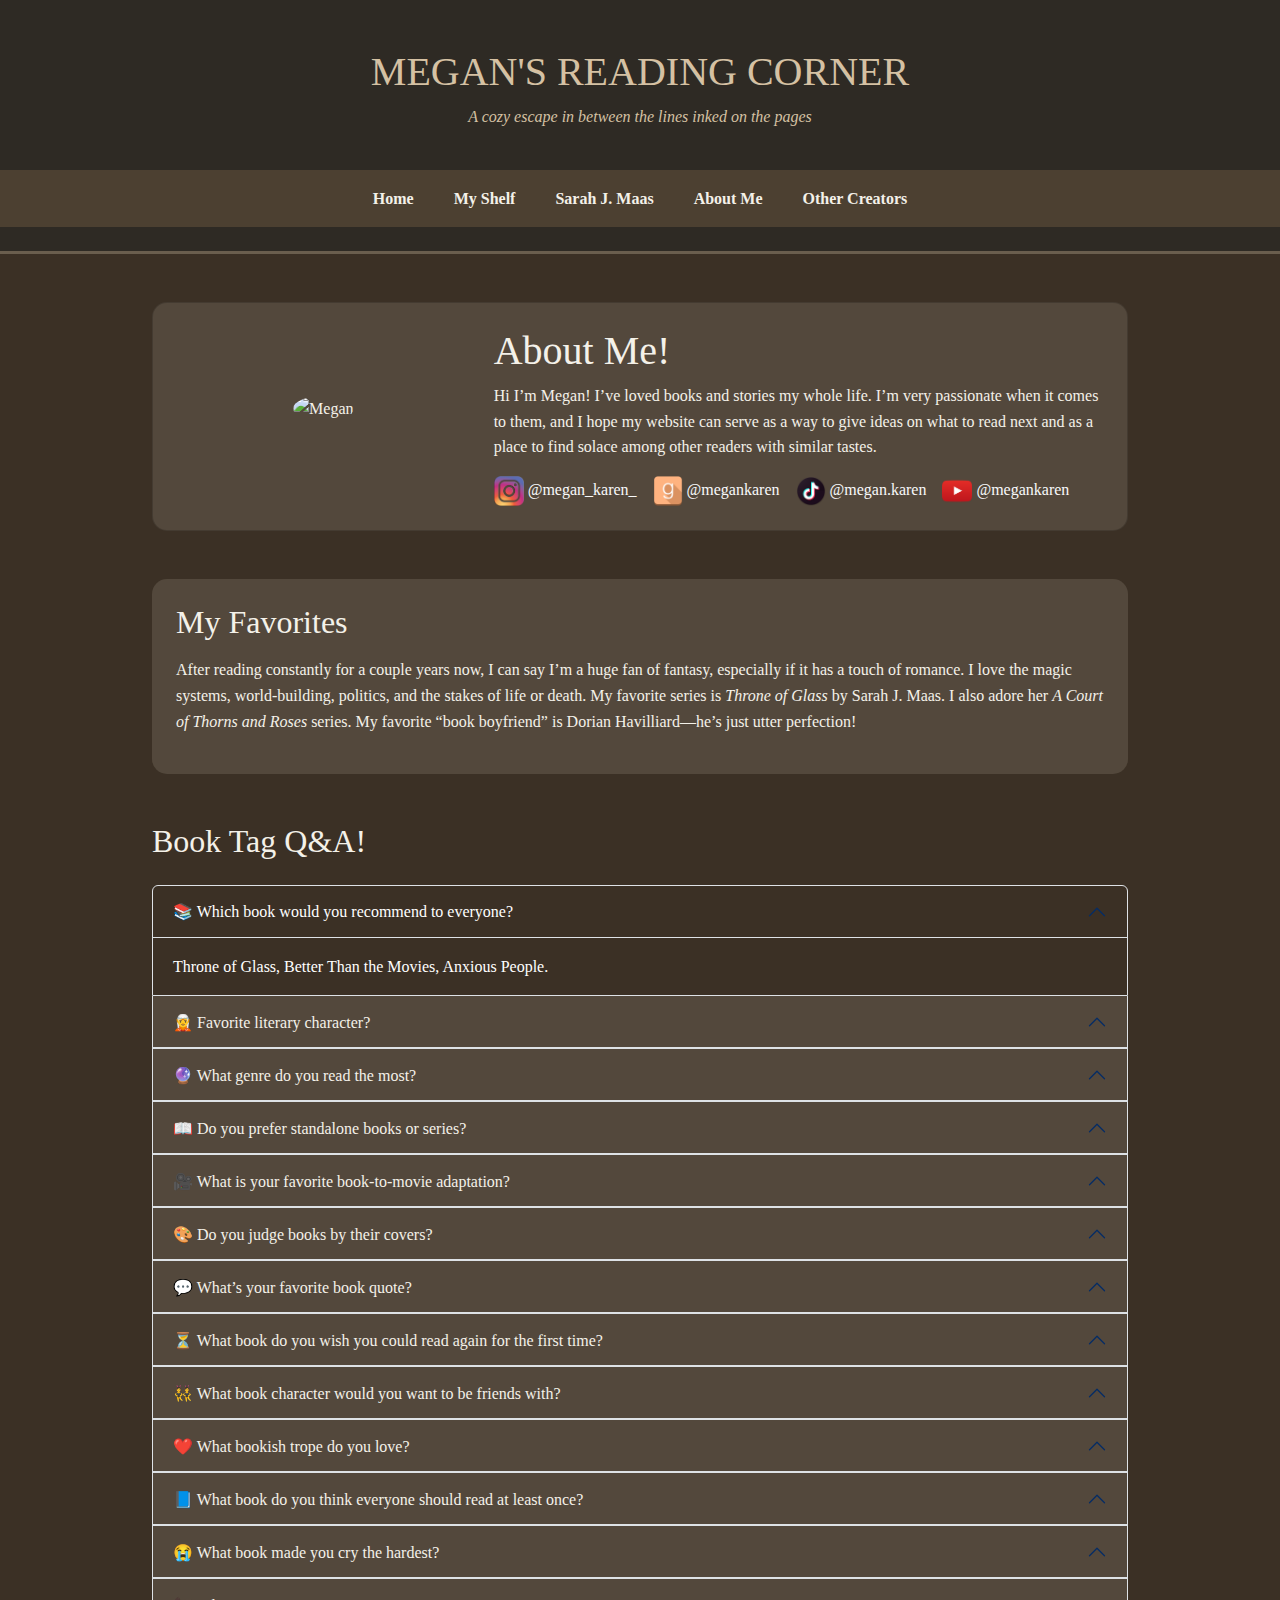
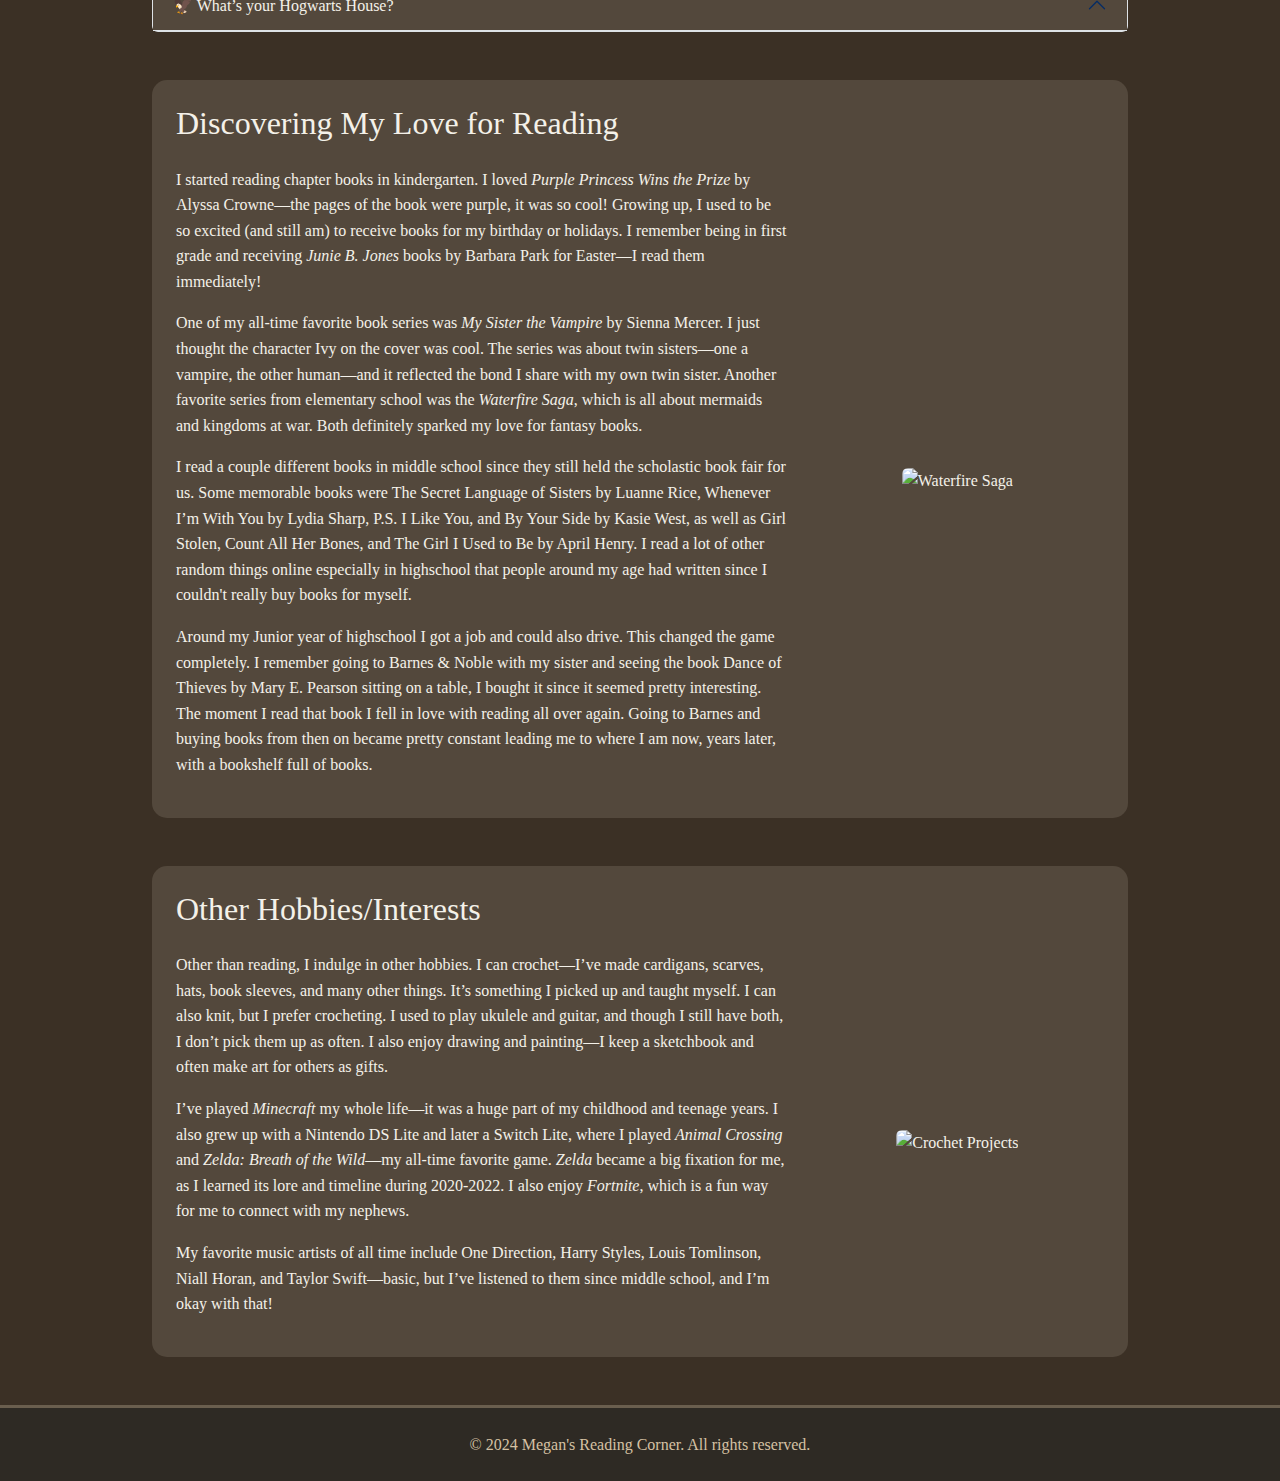
==== commit c9bd349d: "change" ====
--- a/about.html
+++ b/about.html
@@ -336,6 +336,18 @@
 							sister. Another favorite series from elementary school was the <em>Waterfire Saga</em>, which is all about mermaids and kingdoms at war.
 							Both definitely sparked my love for fantasy books.
 						</p>
+						<p>
+							I read a couple different books in middle school since they still held the scholastic book fair for us. Some memorable books were The
+							Secret Language of Sisters by Luanne Rice, Whenever I’m With You by Lydia Sharp, P.S. I Like You, and By Your Side by Kasie West, as
+							well as Girl Stolen, Count All Her Bones, and The Girl I Used to Be by April Henry. I read a lot of other random things online
+							especially in highschool that people around my age had written since I couldn't really buy books for myself.
+						</p>
+						<p>
+							Around my Junior year of highschool I got a job and could also drive. This changed the game completely. I remember going to Barnes &
+							Noble with my sister and seeing the book Dance of Thieves by Mary E. Pearson sitting on a table, I bought it since it seemed pretty
+							interesting. The moment I read that book I fell in love with reading all over again. Going to Barnes and buying books from then on
+							became pretty constant leading me to where I am now, years later, with a bookshelf full of books.
+						</p>
 					</div>
 					<div class="col-md-4 text-center">
 						<img
